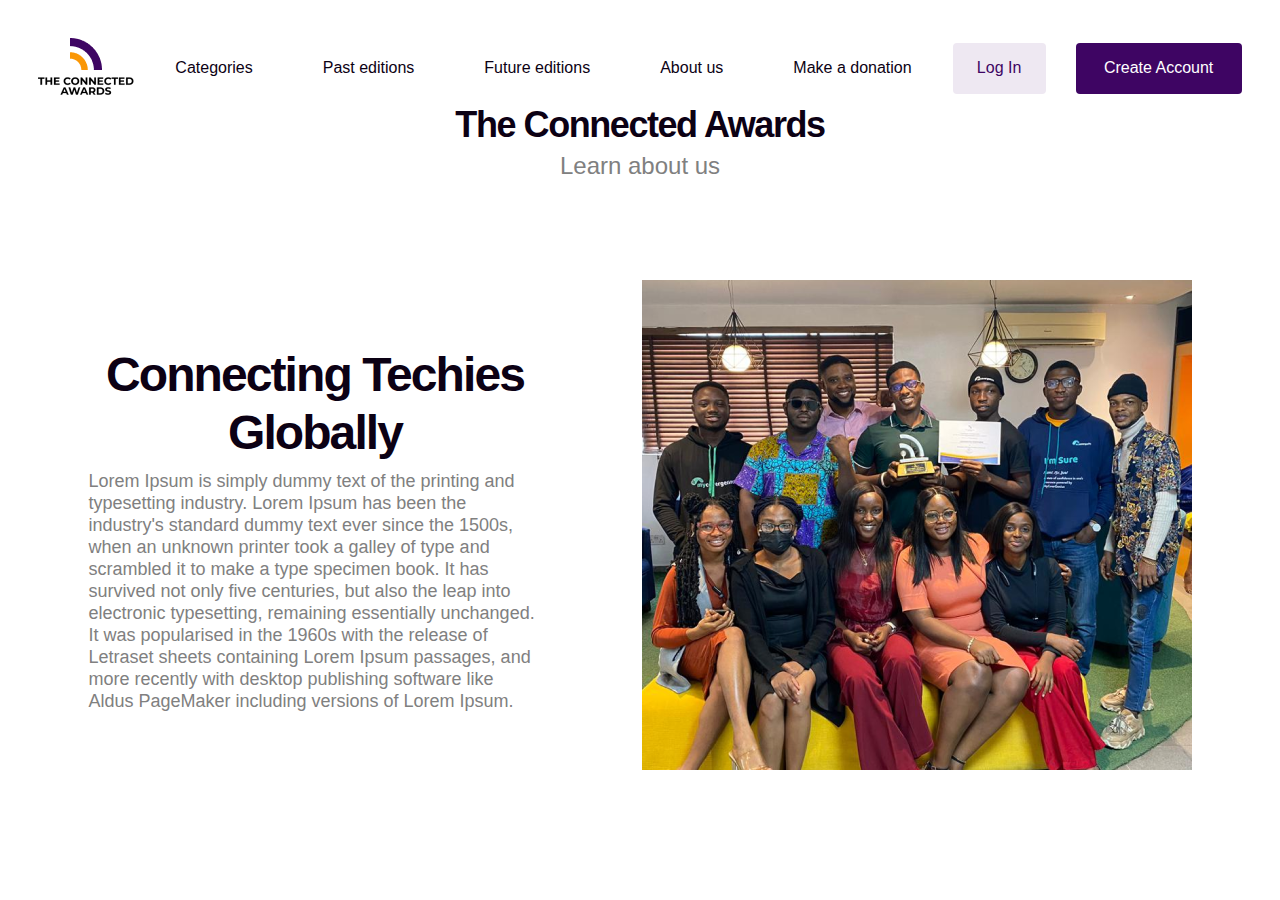
==== the connected awards/index.html @ 265c7e5e "connected page" ====
<!DOCTYPE html>
<html lang="en">
<head>
    <meta charset="UTF-8">
    <meta http-equiv="X-UA-Compatible" content="IE=edge">
    <meta name="viewport" content="width=device-width, initial-scale=1.0">

    <link rel="stylesheet" href="../css/style.css">
    <title>The Connected Awards</title>
</head>
<body>
    <main>
        <header>
            <img src="../images/Frame 37.png" alt="logo">
            <nav class="mid-nav">
                <ul>
                    <li><a href="">Categories</a></li>
                    <li><a href="">Past editions</a></li>
                    <li><a href="">Future editions</a></li>
                    <li><a href="">About us</a></li>
                    <li><a href="">Make a donation</a></li>
                </ul>
            </nav>
            <nav class="login">
                <a href="../login/index.html">Log In</a>
                <a class="Create" href="../create account/index.html">Create Account</a>
            </nav>
        </header>

        <div class="top-head">
            <h1>The Connected Awards</h1>
            <p>Learn about us</p>
            <img src="../images/WhatsApp Image 2022-02-10 at 10.38 4.png" alt="">
        </div>

        

        <section class="conect-body">
            <div class="body-text">
                <h2>Connecting Techies Globally</h2>
                <p>
                    Lorem Ipsum is simply dummy text of the printing and typesetting industry. 
                    Lorem Ipsum has been the industry's standard dummy text ever since the 1500s, 
                    when an unknown printer took a galley of type and scrambled it to make a type specimen book. 
                    It has survived not only five centuries, but also the leap into electronic typesetting, remaining 
                    essentially unchanged. It was popularised in the 1960s with the release of Letraset sheets containing 
                    Lorem Ipsum passages, and more recently with desktop publishing software like Aldus PageMaker including 
                    versions of Lorem Ipsum.
                </p>
            </div>

            <img src="../images/WhatsApp Image 2022-02-10 at 10.38 2.png" alt="">
        </section>
    </main>
</body>
</html>
---- css/style.css ----
* {
  box-sizing: border-box;
  margin: 0;
  padding: 0;
  text-decoration: none;
  list-style: none;
}

body {
  margin: 3%;
}

main {
  display: grid;
  font-family: "Montserrat", sans-serif;
  width: 100%;
}
main header {
  display: flex;
  align-items: center;
  justify-content: space-between;
  background: #fff;
}
main header ul {
  display: flex;
  align-items: center;
  justify-content: center;
  gap: 50px;
}
main header ul li {
  padding: 10px;
}
main header ul li a {
  color: #0C0114;
  font-family: "Montserrat", sans-serif;
  font-weight: 400;
}
main header .login {
  display: flex;
  align-items: center;
  justify-content: center;
  gap: 30px;
  font-weight: 400;
}
main header .login a {
  background: #EEE8F2;
  color: #3E0563;
  display: flex;
  align-items: center;
  justify-content: center;
  width: 93px;
  height: 51px;
  border-radius: 4px;
}
main header .login .Create {
  background: #3E0563;
  color: #fff;
  flex-direction: row;
  align-items: center;
  justify-content: center;
  width: 166px;
}
main .searcher {
  padding: 3rem;
  display: flex;
  flex-direction: column;
  align-items: center;
  justify-content: center;
  background: #F5F5F5;
}
main .searcher h1 {
  font-size: 5rem;
  font-weight: 400;
}
main .searcher div {
  display: flex;
  align-items: center;
  justify-content: center;
  gap: 50px;
}
main .searcher div #search {
  background-image: url(../images/search-svgrepo-com\ 1.png);
  background-repeat: no-repeat;
  background-position: 10px;
  text-indent: 30px;
  padding: 10px;
  width: 660px;
  height: 64px;
  border: 1px solid #DBDBDB;
  border-radius: 4px;
}
main .searcher div a {
  background: #3E0563;
  color: #fff;
  width: 160px;
  height: 64px;
  display: flex;
  align-items: center;
  justify-content: center;
  border-radius: 4px;
}
main .searcher a {
  display: flex;
  align-items: center;
  justify-content: center;
  gap: 10px;
  margin-top: 20px;
  font-weight: 300;
  font-size: 1.125rem;
  line-height: 1.375rem;
  color: #0C0114;
}
main .searcher a:hover {
  cursor: pointer;
}
main .target {
  display: flex;
  flex-direction: column;
  align-items: center;
  justify-content: center;
  height: 39.3125rem;
  background: #1F0231;
  background-image: url(../images/Frame\ 48.png), url(../images/Frame\ 47.png), url(../images/Frame\ 46.png), url(../images/Frame\ 45.png);
  background-position: top left, left bottom, right top, right bottom;
  background-repeat: no-repeat;
}
main .target h2 {
  font-weight: 400;
  font-size: 48px;
  line-height: 58px;
  text-align: center;
  letter-spacing: -0.06em;
  color: #fff;
  margin: 10px 0 100px;
}
main .target ul {
  display: flex;
  align-items: center;
  justify-content: center;
  gap: 50px;
  padding-bottom: 50px;
}
main .target ul li {
  display: flex;
  flex-direction: column;
  align-items: center;
  justify-content: center;
  color: #fff;
  border: 2px solid #9E82B1;
  width: 290px;
  height: 290px;
}
main .the-connected {
  display: grid;
  grid-template-columns: repeat(2, 1fr);
  align-items: center;
  justify-content: center;
  background: #fff;
  background-image: url(../images/Group\ 21.png);
  background-position: right bottom;
  background-repeat: no-repeat;
}
main .the-connected img {
  padding: 50px;
}
main .the-connected div {
  padding-right: 50px;
}
main .the-connected div h2 {
  font-weight: 600;
  font-size: 2.25rem;
  line-height: 2.688rem;
  letter-spacing: -0.06rem;
  margin: 8px 0;
  color: #0C0114;
}
main .the-connected div hr {
  background: #FA9706;
  width: 88px;
  height: 4px;
  border-radius: 6px;
  margin: 5px 0;
}
main .the-connected div p {
  font-weight: 400;
  font-size: 1rem;
  line-height: 1.5rem;
  color: #0C0114;
  margin: 10px 0;
}
main .the-connected div a {
  background: #3E0563;
  color: #fff;
  gap: 0.625rem;
  margin: 1rem 0 0;
  width: 131px;
  height: 51px;
  display: flex;
  align-items: center;
  justify-content: center;
  border-radius: 4px;
}
main .celebrated {
  display: grid;
  grid-template-columns: repeat(2, 1fr);
  align-items: center;
  justify-content: center;
  background: #fff;
  background-image: url(../images/Frame\ 40.png);
  background-position: left bottom;
  background-repeat: no-repeat;
}
main .celebrated .text-holder {
  padding: 50px;
}
main .celebrated .text-holder h2 {
  font-weight: 600;
  font-size: 2.25rem;
  line-height: 2.688rem;
  letter-spacing: -0.06rem;
  margin: 8px 0;
  color: #0C0114;
}
main .celebrated .text-holder hr {
  background: #FA9706;
  width: 88px;
  height: 4px;
  border-radius: 6px;
  margin: 5px 0;
}
main .celebrated .text-holder p {
  font-weight: 400;
  font-size: 1rem;
  line-height: 1.5rem;
  color: #0C0114;
  margin: 10px 0;
}
main .celebrated .text-holder a {
  background: #3E0563;
  color: #fff;
  gap: 0.625rem;
  margin: 1rem 0 0;
  width: 131px;
  height: 51px;
  display: flex;
  align-items: center;
  justify-content: center;
  border-radius: 4px;
}
main .celebrated .img-holder {
  display: grid;
  grid-template-columns: repeat(2, 1fr);
  grid-template-rows: repeat(2, 1fr);
  gap: 30px;
  padding: 50px;
}
main .talent {
  display: grid;
  grid-template-columns: repeat(3, 1fr);
  background: #fff;
  padding: 50px;
}
main .talent div {
  border: 1px solid #DBDBDB;
  border-radius: 8px;
  width: 400px;
  height: 400px;
  display: flex;
  flex-direction: column;
  align-items: center;
  justify-content: center;
  padding: 0.5rem;
}
main .talent div img {
  margin: 0.5rem;
}
main .talent div h3 {
  font-weight: 600;
  font-size: 36px;
  line-height: 43px;
  text-align: center;
  letter-spacing: -0.04em;
  color: #3E0563;
  margin: 0.5rem;
}
main .talent div p {
  font-weight: 300;
  font-size: 1rem;
  line-height: 1.188rem;
  text-align: center;
  color: #0C0114;
  margin: 0.5rem;
}
main .about {
  background: #1F0231;
  background-image: url(../images/Frame\ 45.png), url(../images/Frame\ 46.png), url(../images/Frame\ 482.png);
  background-position: right top, center, bottom center;
  background-repeat: no-repeat;
  display: grid;
  grid-template-rows: repeat(2, 1fr);
  padding: 5%;
  color: #fff;
}
main .about .about-list {
  display: flex;
  align-items: flex-start;
  gap: 120px;
  padding: 0;
}
main .about .about-list h4 {
  color: #FA9706;
  font-size: 1rem;
  font-weight: 600;
  line-height: 1.188rem;
}
main .about .about-list a {
  color: #fff;
}
main .about .about-list ul {
  display: flex;
  flex-direction: column;
  align-items: flex-start;
  gap: 24px;
}
main .end {
  display: flex;
  align-items: center;
  justify-content: space-between;
  padding: 30px 0;
}

.create-body {
  background: #1F0231;
  background-image: url(../images/Group\ 5.png), url(../images/Group\ 6.png), url(../images/Group\ 9.png), url(../images/Group\ 7.png), url(../images/Group\ 8.png), url(../images/Group\ 4.png);
  background-position: left top, left center, left bottom, right top, right center, right bottom;
  background-repeat: no-repeat;
}

.create-form {
  background: #fff;
  width: 547px;
  margin: 10% 30%;
  display: flex;
  flex-direction: column;
  align-items: center;
  justify-content: center;
}
.create-form h1 {
  font-family: "Montserrat", sans-serif;
  font-weight: 600;
  font-size: 1.5rem;
  line-height: 1.8125rem;
  text-align: center;
  letter-spacing: -0.04rem;
  color: #0C0114;
  margin: 0.625rem;
}
.create-form h2 {
  font-family: "Montserrat", sans-serif;
  font-weight: 600;
  font-size: 1.125rem;
  line-height: 1.375rem;
  text-align: center;
  letter-spacing: -0.04rem;
  color: #0C0114;
  margin: 0.625rem;
}
.create-form h3 {
  font-family: "Montserrat", sans-serif;
  font-weight: 400;
  font-size: 1.125rem;
  line-height: 1.188rem;
  text-align: center;
  color: #0C0114;
  margin: 0.938rem;
}
.create-form h3 a {
  color: #FA9706;
}
.create-form button {
  width: 464px;
  height: 3.5rem;
  background-color: rgba(216, 205, 224, 0.1);
  border: 1px solid #D8CDE0;
}
.create-form button a {
  display: flex;
  align-items: center;
  justify-content: center;
  font-weight: 400;
  font-size: 0.875rem;
  line-height: 1.063rem;
  color: #150221;
  text-align: center;
}
.create-form button a img {
  margin: 0 0.625rem;
}
.create-form .orHold {
  margin: 0.938rem 0;
  font-family: "Montserrat", sans-serif;
  font-weight: 300;
  font-size: 0.875rem;
  line-height: 1.063rem;
  text-align: center;
}
.create-form .orHold img {
  height: 1px;
  margin: 0 0.313rem;
}
.create-form .form-fill {
  height: 717px;
  width: 464px;
}
.create-form .form-fill div {
  margin: 1.25rem 0;
}
.create-form .form-fill label {
  font-family: "Montserrat", sans-serif;
  font-weight: 600;
  font-size: 0.75rem;
  line-height: 0.875rem;
  color: #0C0114;
}
.create-form .form-fill input, .create-form .form-fill select {
  width: 464px;
  height: 3.25rem;
  border: 1px solid #D8CDE0;
  border-radius: 0.25rem;
}
.create-form .form-fill h4 {
  font-family: "Montserrat", sans-serif;
  font-weight: 400;
  font-size: 0.75rem;
  line-height: 0.875rem;
  text-align: center;
  margin: 1.875rem 0;
}
.create-form .form-fill button {
  margin: 1.25rem 0 0;
  background: #3E0563;
}
.create-form .form-fill button a {
  font-weight: 600;
  font-size: 0.875rem;
  line-height: 1.063rem;
  color: #fff;
}
.create-form .form-fill .name-fill {
  display: flex;
  align-items: center;
  justify-content: space-between;
}
.create-form .form-fill .name-fill input {
  width: 216px;
  height: 3rem;
}
.create-form .form-fill h4 {
  color: #0C0114;
}
.create-form .form-fill h4 a {
  color: #FA9706;
}

.log-body {
  background: #1F0231;
  background-image: url(../images/Group\ 5.png), url(../images/Group\ 6.png), url(../images/Group\ 9.png), url(../images/Group\ 7.png), url(../images/Group\ 8.png), url(../images/Group\ 4.png);
  background-position: left top, left center, left bottom, right top, right center, right bottom;
  background-repeat: no-repeat;
}
.log-body .log-form {
  background: #fff;
  width: 547px;
  margin: 10% 30%;
  display: flex;
  flex-direction: column;
  align-items: center;
  justify-content: center;
}
.log-body .log-form h1 {
  font-family: "Montserrat", sans-serif;
  font-weight: 600;
  font-size: 1.5rem;
  line-height: 1.8125rem;
  text-align: center;
  letter-spacing: -0.04rem;
  color: #0C0114;
  margin: 0.625rem;
}
.log-body .log-form h2 {
  font-family: "Montserrat", sans-serif;
  font-weight: 600;
  font-size: 1.125rem;
  line-height: 1.375rem;
  text-align: center;
  letter-spacing: -0.04rem;
  color: #0C0114;
  margin: 0.625rem;
}
.log-body .log-form h3 {
  font-family: "Montserrat", sans-serif;
  font-weight: 400;
  font-size: 1.125rem;
  line-height: 1.188rem;
  text-align: center;
  color: #0C0114;
  margin: 0.938rem;
}
.log-body .log-form h3 a {
  color: #FA9706;
}
.log-body .log-form button {
  width: 464px;
  height: 3.5rem;
  background-color: rgba(216, 205, 224, 0.1);
  border: 1px solid #D8CDE0;
}
.log-body .log-form button a {
  display: flex;
  align-items: center;
  justify-content: center;
  font-weight: 400;
  font-size: 0.875rem;
  line-height: 1.063rem;
  color: #150221;
  text-align: center;
}
.log-body .log-form button a img {
  margin: 0 0.625rem;
}
.log-body .log-form .orHold {
  margin: 0.938rem 0;
  font-family: "Montserrat", sans-serif;
  font-weight: 300;
  font-size: 0.875rem;
  line-height: 1.063rem;
  text-align: center;
}
.log-body .log-form .orHold img {
  height: 1px;
  margin: 0 0.313rem;
}
.log-body .log-form .form-fill {
  width: 464px;
  height: 414px;
}
.log-body .log-form .form-fill div {
  margin: 1.25rem 0;
}
.log-body .log-form .form-fill label {
  font-family: "Montserrat", sans-serif;
  font-weight: 600;
  font-size: 0.75rem;
  line-height: 0.875rem;
  color: #0C0114;
}
.log-body .log-form .form-fill input, .log-body .log-form .form-fill select {
  width: 464px;
  height: 3.25rem;
  border: 1px solid #D8CDE0;
  border-radius: 0.25rem;
}
.log-body .log-form .form-fill h4 {
  font-family: "Montserrat", sans-serif;
  font-weight: 400;
  font-size: 0.75rem;
  line-height: 0.875rem;
  text-align: center;
  margin: 1.875rem 0;
}
.log-body .log-form .form-fill button {
  margin: 1.25rem 0 0;
  background: #3E0563;
}
.log-body .log-form .form-fill button a {
  font-weight: 600;
  font-size: 0.875rem;
  line-height: 1.063rem;
  color: #fff;
}
.log-body .log-form .form-fill h4 a {
  color: #3E0563;
}

main .top-head {
  display: flex;
  flex-direction: column;
  align-items: center;
  justify-content: center;
}
main .top-head h1 {
  font-weight: 600;
  font-size: 2.25rem;
  line-height: 2.688rem;
  text-align: center;
  letter-spacing: -0.04em;
  color: #0C0114;
  margin: 5px 0;
}
main .top-head p {
  font-weight: 300;
  font-size: 24px;
  line-height: 29px;
  text-align: center;
  color: #808080;
  margin: 0 0 10px;
}
main .top-head img {
  margin: 20px;
}
main .conect-body {
  display: grid;
  grid-template-columns: repeat(2, 1fr);
  align-items: center;
  justify-content: center;
}
main .conect-body img {
  padding: 50px;
}
main .conect-body .body-text {
  padding: 0 50px;
}
main .conect-body .body-text h2 {
  font-weight: 600;
  font-size: 3rem;
  line-height: 3.625rem;
  letter-spacing: -0.06rem;
  text-align: center;
  letter-spacing: -0.04em;
  margin: 8px 0;
  color: #0C0114;
}
main .conect-body .body-text p {
  font-style: normal;
  font-weight: 300;
  font-size: 1.125rem;
  line-height: 1.375rem;
  color: #808080;
}/*# sourceMappingURL=style.css.map */
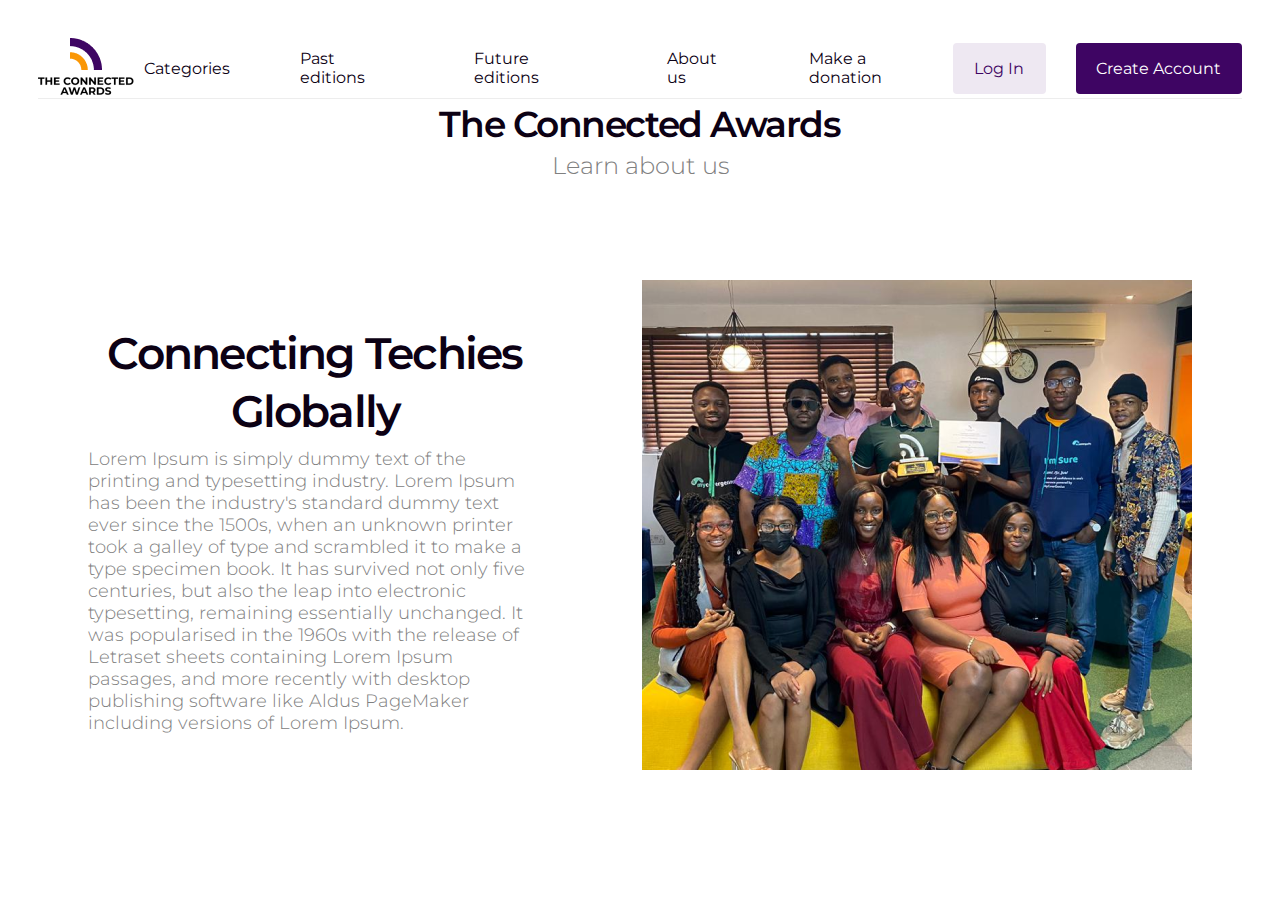
==== commit 1fe17c9a: "past editions" ====
--- a/the connected awards/index.html
+++ b/the connected awards/index.html
@@ -5,6 +5,7 @@
     <meta http-equiv="X-UA-Compatible" content="IE=edge">
     <meta name="viewport" content="width=device-width, initial-scale=1.0">
 
+    <link href="https://fonts.googleapis.com/css2?family=Montserrat:ital,wght@0,100;0,200;0,300;0,400;0,500;0,600;0,700;0,800;0,900;1,100;1,200;1,300;1,400;1,500;1,600;1,700;1,800;1,900&display=swap" rel="stylesheet">
     <link rel="stylesheet" href="../css/style.css">
     <title>The Connected Awards</title>
 </head>
@@ -14,8 +15,8 @@
             <img src="../images/Frame 37.png" alt="logo">
             <nav class="mid-nav">
                 <ul>
-                    <li><a href="">Categories</a></li>
-                    <li><a href="">Past editions</a></li>
+                    <li><a href="../voting category/index.html">Categories</a></li>
+                    <li><a href="../past editions/index.html">Past editions</a></li>
                     <li><a href="">Future editions</a></li>
                     <li><a href="">About us</a></li>
                     <li><a href="">Make a donation</a></li>
--- a/css/style.css
+++ b/css/style.css
@@ -20,15 +20,16 @@
   align-items: center;
   justify-content: space-between;
   background: #fff;
+  box-shadow: 0px 1px 0px rgba(219, 219, 219, 0.5);
 }
 main header ul {
   display: flex;
   align-items: center;
   justify-content: center;
-  gap: 50px;
+  gap: 3.125rem;
 }
 main header ul li {
-  padding: 10px;
+  padding: 0.625rem;
 }
 main header ul li a {
   color: #0C0114;
@@ -39,7 +40,7 @@
   display: flex;
   align-items: center;
   justify-content: center;
-  gap: 30px;
+  gap: 1.875rem;
   font-weight: 400;
 }
 main header .login a {
@@ -48,9 +49,9 @@
   display: flex;
   align-items: center;
   justify-content: center;
-  width: 93px;
-  height: 51px;
-  border-radius: 4px;
+  width: 5.813rem;
+  height: 3.188rem;
+  border-radius: 0.25rem;
 }
 main header .login .Create {
   background: #3E0563;
@@ -79,6 +80,9 @@
   gap: 50px;
 }
 main .searcher div #search {
+  display: flex;
+  align-items: center;
+  justify-content: center;
   background-image: url(../images/search-svgrepo-com\ 1.png);
   background-repeat: no-repeat;
   background-position: 10px;
@@ -595,18 +599,18 @@
   text-align: center;
   letter-spacing: -0.04em;
   color: #0C0114;
-  margin: 5px 0;
+  margin: 0.313rem 0;
 }
 main .top-head p {
   font-weight: 300;
-  font-size: 24px;
-  line-height: 29px;
+  font-size: 1.5rem;
+  line-height: 1.813rem;
   text-align: center;
   color: #808080;
-  margin: 0 0 10px;
+  margin: 0 0 0.625rem;
 }
 main .top-head img {
-  margin: 20px;
+  margin: 1.25rem;
 }
 main .conect-body {
   display: grid;
@@ -615,19 +619,19 @@
   justify-content: center;
 }
 main .conect-body img {
-  padding: 50px;
+  padding: 3.125rem;
 }
 main .conect-body .body-text {
-  padding: 0 50px;
+  padding: 0 3.125rem;
 }
 main .conect-body .body-text h2 {
   font-weight: 600;
-  font-size: 3rem;
+  font-size: 2.758rem;
   line-height: 3.625rem;
   letter-spacing: -0.06rem;
   text-align: center;
   letter-spacing: -0.04em;
-  margin: 8px 0;
+  margin: 0.5rem 0;
   color: #0C0114;
 }
 main .conect-body .body-text p {
@@ -636,4 +640,159 @@
   font-size: 1.125rem;
   line-height: 1.375rem;
   color: #808080;
+}
+
+main .login {
+  display: flex;
+  align-items: center;
+  justify-content: center;
+}
+main .login ul li {
+  display: flex;
+  align-items: center;
+  justify-content: center;
+  gap: 0.625rem;
+}
+main .past-top {
+  display: flex;
+  flex-direction: column;
+  align-items: center;
+  justify-content: center;
+  gap: 0.5rem;
+}
+main .past-top h1 {
+  font-weight: 600;
+  font-size: 2.25rem;
+  line-height: 2.688rem;
+  text-align: center;
+  letter-spacing: -0.04em;
+  color: #0C0114;
+}
+main .past-top p {
+  font-weight: 300;
+  font-size: 1.5rem;
+  line-height: 1.813rem;
+  text-align: center;
+  color: #808080;
+}
+main .past-image {
+  display: flex;
+  flex-wrap: wrap;
+  align-items: center;
+  justify-content: center;
+  padding: 0px;
+  gap: 1.875rem;
+  height: 804px;
+  margin: 0.625rem;
+}
+main .past-image h3 {
+  font-weight: 600;
+  font-size: 1.5rem;
+  line-height: 1.813rem;
+  text-align: center;
+  color: #0C0114;
+}
+main .past-image p {
+  font-weight: 600;
+  font-size: 1.125rem;
+  line-height: 1.375rem;
+  text-align: center;
+  color: #3E0563;
+}
+
+main .searcher {
+  padding: 3rem;
+  display: flex;
+  flex-direction: column;
+  align-items: center;
+  justify-content: center;
+  background: #F5F5F5;
+}
+main .searcher h1 {
+  font-size: 5rem;
+  font-weight: 400;
+}
+main .searcher div {
+  display: flex;
+  align-items: center;
+  justify-content: center;
+  gap: 50px;
+}
+main .searcher div #search {
+  display: flex;
+  align-items: center;
+  justify-content: center;
+  background-image: url(../images/search-svgrepo-com\ 1.png);
+  background-repeat: no-repeat;
+  background-position: 10px;
+  text-indent: 30px;
+  padding: 10px;
+  width: 660px;
+  height: 64px;
+  border: 1px solid #DBDBDB;
+  border-radius: 4px;
+}
+main .searcher div a {
+  background: #3E0563;
+  color: #fff;
+  width: 160px;
+  height: 64px;
+  display: flex;
+  align-items: center;
+  justify-content: center;
+  border-radius: 4px;
+}
+main .searcher a {
+  display: flex;
+  align-items: center;
+  justify-content: center;
+  gap: 10px;
+  margin-top: 20px;
+  font-weight: 300;
+  font-size: 1.125rem;
+  line-height: 1.375rem;
+  color: #0C0114;
+}
+main .searcher a:hover {
+  cursor: pointer;
+}
+main .target {
+  display: flex;
+  flex-direction: column;
+  align-items: center;
+  justify-content: center;
+  height: 39.3125rem;
+  background: #1F0231;
+  background-image: url(../images/Frame\ 48.png), url(../images/Frame\ 47.png), url(../images/Frame\ 46.png), url(../images/Frame\ 45.png);
+  background-position: top left, left bottom, right top, right bottom;
+  background-repeat: no-repeat;
+}
+main .target h2 {
+  font-weight: 400;
+  font-size: 48px;
+  line-height: 58px;
+  text-align: center;
+  letter-spacing: -0.06em;
+  color: #fff;
+  margin: 10px 0 100px;
+}
+main .target ul {
+  display: flex;
+  align-items: center;
+  justify-content: center;
+  gap: 50px;
+  padding-bottom: 50px;
+}
+main .target ul li {
+  display: flex;
+  flex-direction: column;
+  align-items: center;
+  justify-content: center;
+  color: #fff;
+  border: 2px solid #9E82B1;
+  width: 290px;
+  height: 290px;
+}
+main .searcher {
+  background: none;
 }/*# sourceMappingURL=style.css.map */